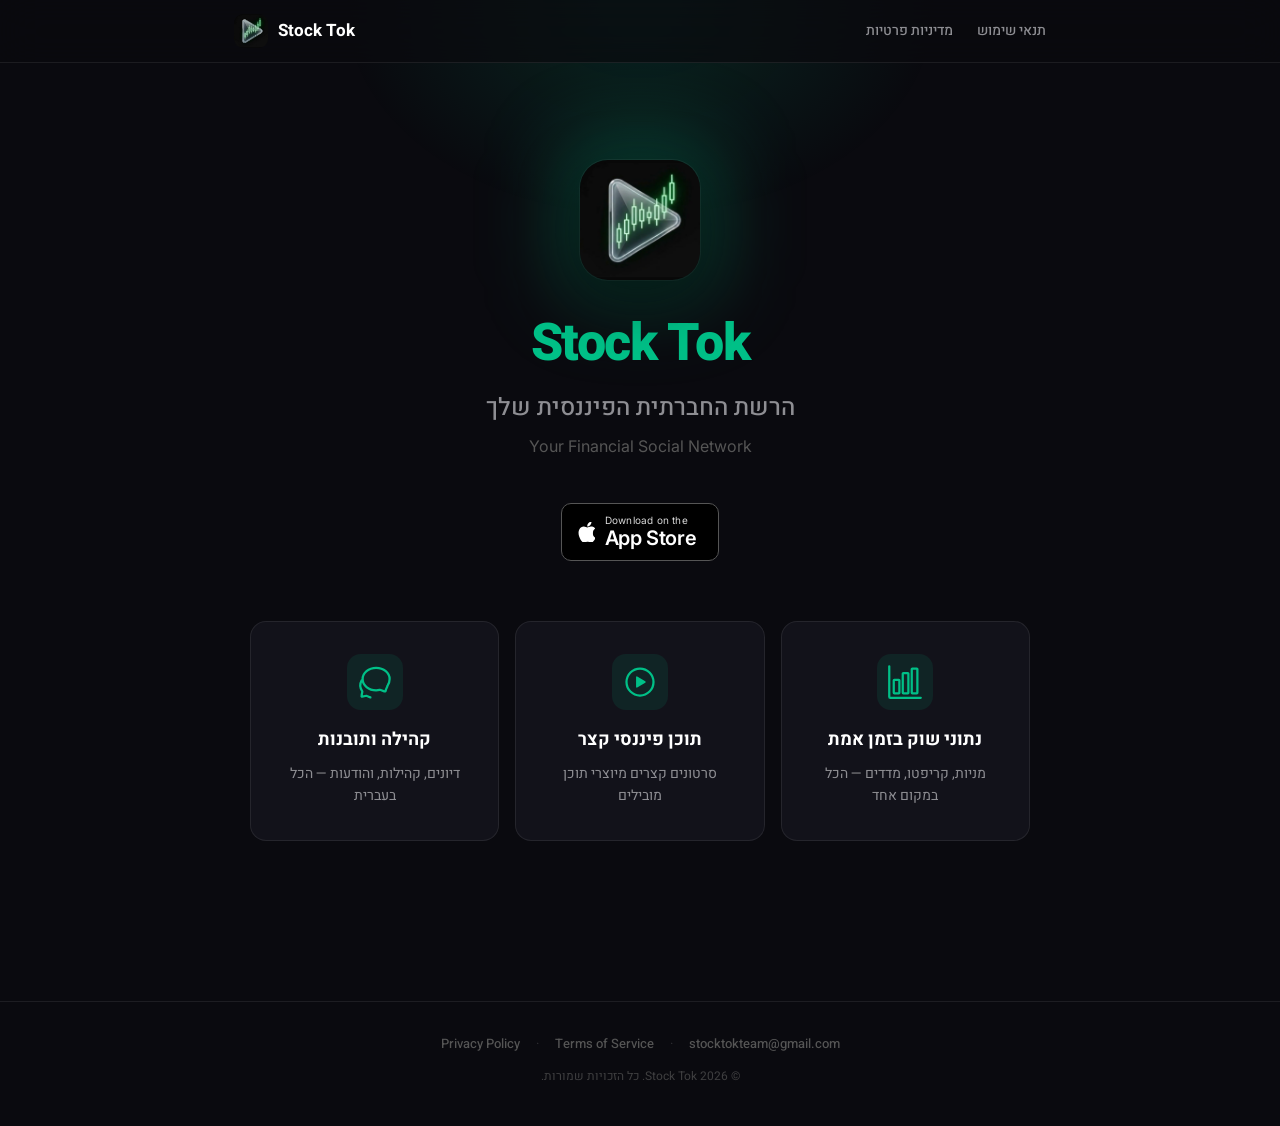
==== index.html @ 6a94ada0 "Initial commit: Stock Tok landing page + Privacy Policy + Terms of Service Co-Authored-By: Claude Op" ====
<!DOCTYPE html>
<html lang="he">
<head>
  <meta charset="UTF-8">
  <meta name="viewport" content="width=device-width, initial-scale=1.0">
  <title>Stock Tok — הרשת החברתית הפיננסית שלך</title>
  <meta name="description" content="Stock Tok - הרשת החברתית הפיננסית שלך. מניות, קריפטו, תוכן פיננסי קצר וקהילה.">
  <meta property="og:title" content="Stock Tok">
  <meta property="og:description" content="הרשת החברתית הפיננסית שלך">
  <meta property="og:image" content="icon.png">
  <meta property="og:type" content="website">
  <link rel="icon" type="image/png" href="favicon.png">
  <link rel="preconnect" href="https://fonts.googleapis.com">
  <link rel="preconnect" href="https://fonts.gstatic.com" crossorigin>
  <link href="https://fonts.googleapis.com/css2?family=Heebo:wght@400;500;600;700;800&family=Inter:wght@400;500;600;700;800&display=swap" rel="stylesheet">
  <link rel="stylesheet" href="style.css">
</head>
<body>
  <!-- Ambient glow -->
  <div class="glow-orb" aria-hidden="true"></div>

  <!-- ═══ HEADER — glassmorphism, fixed ═══ -->
  <header>
    <div class="header-inner">
      <a href="index.html" class="header-brand">
        <img src="icon.png" alt="Stock Tok" class="header-icon" width="34" height="34">
        <span>Stock Tok</span>
      </a>
      <nav class="header-nav">
        <a href="privacy.html">מדיניות פרטיות</a>
        <a href="terms.html">תנאי שימוש</a>
      </nav>
    </div>
  </header>

  <!-- ═══ HERO ═══ -->
  <main class="hero">
    <!-- App Icon — large -->
    <div class="hero-icon-wrap">
      <img src="icon.png" alt="Stock Tok" class="hero-icon" width="120" height="120">
    </div>

    <!-- Title -->
    <h1 class="hero-title">Stock Tok</h1>

    <!-- Hebrew tagline -->
    <p class="hero-tagline-he" dir="rtl">הרשת החברתית הפיננסית שלך</p>

    <!-- English tagline -->
    <p class="hero-tagline-en">Your Financial Social Network</p>

    <!-- App Store Button -->
    <a href="#" class="app-store-btn" aria-label="Download on the App Store">
      <svg class="apple-icon" viewBox="0 0 17 20" fill="currentColor" width="17" height="20">
        <path d="M14.94 10.564c-.025-2.666 2.174-3.95 2.274-4.012-1.24-1.816-3.17-2.064-3.856-2.088-1.637-.17-3.21.976-4.04.976-.846 0-2.128-.957-3.506-.93-1.794.028-3.466 1.06-4.39 2.676-1.89 3.272-.482 8.099 1.34 10.752.905 1.305 1.966 2.762 3.364 2.71 1.358-.055 1.867-.874 3.508-.874 1.625 0 2.1.874 3.517.843 1.46-.024 2.378-1.315 3.264-2.627.644-.941.913-1.855 1.046-2.287-.023-.012-2.545-.976-2.57-3.874l.049.037zM12.37 2.97c.727-.9 1.222-2.13 1.085-3.37-1.05.044-2.34.717-3.09 1.6-.668.783-1.262 2.054-1.107 3.258 1.177.088 2.384-.594 3.112-1.488z"/>
      </svg>
      <span class="app-store-text">
        <span class="app-store-small">Download on the</span>
        <span class="app-store-big">App Store</span>
      </span>
    </a>

    <!-- ═══ FEATURES — 3 cards ═══ -->
    <section class="features" dir="rtl">
      <div class="feature-card">
        <span class="feature-icon" aria-hidden="true">
          <!-- Ionicons: bar-chart-outline -->
          <svg xmlns="http://www.w3.org/2000/svg" width="36" height="36" viewBox="0 0 512 512" fill="none" stroke="currentColor" stroke-width="32" stroke-linecap="round" stroke-linejoin="round">
            <path d="M32 32v432a16 16 0 0016 16h432"/>
            <rect x="96" y="224" width="80" height="192" rx="8"/>
            <rect x="224" y="128" width="80" height="288" rx="8"/>
            <rect x="352" y="64" width="80" height="352" rx="8"/>
          </svg>
        </span>
        <h3 class="feature-title">נתוני שוק בזמן אמת</h3>
        <p class="feature-desc">מניות, קריפטו, מדדים — הכל במקום אחד</p>
      </div>
      <div class="feature-card">
        <span class="feature-icon" aria-hidden="true">
          <!-- Ionicons: play-circle -->
          <svg xmlns="http://www.w3.org/2000/svg" width="36" height="36" viewBox="0 0 512 512" fill="none" stroke="currentColor" stroke-width="32" stroke-miterlimit="10">
            <path d="M448 256c0-106-86-192-192-192S64 150 64 256s86 192 192 192 192-86 192-192z"/>
            <path d="M216.32 334.44l114.45-69.14a10.89 10.89 0 000-18.6l-114.45-69.14a10.78 10.78 0 00-16.32 9.31v138.26a10.78 10.78 0 0016.32 9.31z" fill="currentColor" stroke="none"/>
          </svg>
        </span>
        <h3 class="feature-title">תוכן פיננסי קצר</h3>
        <p class="feature-desc">סרטונים קצרים מיוצרי תוכן מובילים</p>
      </div>
      <div class="feature-card">
        <span class="feature-icon" aria-hidden="true">
          <!-- Ionicons: chatbubbles-outline -->
          <svg xmlns="http://www.w3.org/2000/svg" width="36" height="36" viewBox="0 0 512 512" fill="none" stroke="currentColor" stroke-width="32" stroke-linecap="round" stroke-linejoin="round">
            <path d="M431 320.6c-1-3.6 1.2-8.6 3.3-12.2a33.68 33.68 0 012.1-3.1A162 162 0 00464 215c.3-87.3-82-160-192-160-107.4 0-192 70.2-192 160s84.6 160 192 160a203.69 203.69 0 0050.1-6.2 23.73 23.73 0 0114.3.6l52.5 19.8a16.37 16.37 0 0020.7-20.7z"/>
            <path d="M66.46 232a146.23 146.23 0 006.39 152.67c2.31 3.49 3.61 6.19 3.21 8s-11.93 61.87-11.93 61.87a8 8 0 009.57 9.57l60.54-12.26a8.33 8.33 0 016.82 1.62 191.09 191.09 0 0049.59 21.7"/>
          </svg>
        </span>
        <h3 class="feature-title">קהילה ותובנות</h3>
        <p class="feature-desc">דיונים, קהילות, והודעות — הכל בעברית</p>
      </div>
    </section>
  </main>

  <!-- ═══ FOOTER ═══ -->
  <footer>
    <div class="footer-links">
      <a href="privacy.html">Privacy Policy</a>
      <span class="footer-dot">&middot;</span>
      <a href="terms.html">Terms of Service</a>
      <span class="footer-dot">&middot;</span>
      <a href="mailto:stocktokteam@gmail.com">stocktokteam@gmail.com</a>
    </div>
    <p class="footer-copy" dir="rtl">© 2026 Stock Tok. כל הזכויות שמורות.</p>
  </footer>
</body>
</html>
---- style.css ----
/* ═══════════════════════════════════════════════════
   Stock Tok — stocktokapp.com
   Premium fintech landing page
   ═══════════════════════════════════════════════════ */

/* ── Reset ── */
*, *::before, *::after { margin: 0; padding: 0; box-sizing: border-box; }

/* ── Design Tokens ── */
:root {
  --bg-primary: #0a0a0f;
  --bg-secondary: #12121a;
  --bg-card: #1a1a28;
  --brand: #00C087;
  --brand-glow: rgba(0, 192, 135, 0.15);
  --brand-glow-strong: rgba(0, 192, 135, 0.30);
  --text-primary: #FFFFFF;
  --text-secondary: #8E8E93;
  --text-muted: #555555;
  --border: rgba(255, 255, 255, 0.08);
  --glass: rgba(255, 255, 255, 0.05);
  --glass-border: rgba(255, 255, 255, 0.10);
}

html { scroll-behavior: smooth; }

body {
  font-family: 'Heebo', 'Inter', -apple-system, BlinkMacSystemFont, 'Segoe UI', sans-serif;
  background: var(--bg-primary);
  color: var(--text-primary);
  line-height: 1.6;
  min-height: 100vh;
  overflow-x: hidden;
}

a {
  color: var(--brand);
  text-decoration: none;
  transition: color 0.2s, opacity 0.2s;
}
a:hover { color: #2ed8a4; }

/* ── Ambient Glow ── */
.glow-orb {
  position: fixed;
  top: -200px;
  left: 50%;
  transform: translateX(-50%);
  width: 600px;
  height: 420px;
  background: radial-gradient(ellipse, var(--brand-glow) 0%, transparent 70%);
  pointer-events: none;
  z-index: 0;
}

/* ═══════════════════════════════════════════════════
   HEADER — Glassmorphism, fixed top
   ═══════════════════════════════════════════════════ */
header {
  position: fixed;
  top: 0;
  left: 0;
  right: 0;
  z-index: 100;
  background: rgba(10, 10, 15, 0.72);
  -webkit-backdrop-filter: blur(20px);
  backdrop-filter: blur(20px);
  border-bottom: 1px solid var(--border);
}

.header-inner {
  display: flex;
  align-items: center;
  justify-content: space-between;
  max-width: 860px;
  margin: 0 auto;
  padding: 14px 24px;
}

.header-brand {
  display: flex;
  align-items: center;
  gap: 10px;
  color: var(--text-primary);
  font-weight: 700;
  font-size: 17px;
  text-decoration: none;
}
.header-brand:hover { color: var(--text-primary); opacity: 0.85; }

.header-icon {
  width: 34px;
  height: 34px;
  border-radius: 9px;
  display: block;
}

.header-nav {
  display: flex;
  gap: 24px;
}
.header-nav a {
  color: var(--text-secondary);
  font-size: 14px;
  font-weight: 500;
  text-decoration: none;
}
.header-nav a:hover { color: var(--text-primary); }

/* ═══════════════════════════════════════════════════
   HERO
   ═══════════════════════════════════════════════════ */
.hero {
  position: relative;
  z-index: 1;
  display: flex;
  flex-direction: column;
  align-items: center;
  text-align: center;
  padding: 160px 24px 80px;
  min-height: 100vh;
  justify-content: center;
}

/* App icon — large, with glow */
.hero-icon-wrap {
  position: relative;
  margin-bottom: 36px;
}
.hero-icon-wrap::after {
  content: '';
  position: absolute;
  inset: -20px;
  border-radius: 40px;
  background: var(--brand-glow-strong);
  filter: blur(40px);
  z-index: -1;
}

.hero-icon {
  display: block;
  width: 120px;
  height: 120px;
  border-radius: 28px;
  box-shadow:
    0 16px 56px rgba(0, 0, 0, 0.5),
    0 0 0 1px rgba(255, 255, 255, 0.06);
}

/* Title — green */
.hero-title {
  font-size: 52px;
  font-weight: 800;
  color: var(--brand);
  letter-spacing: -1.5px;
  margin-bottom: 16px;
  line-height: 1.1;
}

/* Hebrew tagline */
.hero-tagline-he {
  font-size: 24px;
  font-weight: 500;
  color: var(--text-secondary);
  margin-bottom: 6px;
}

/* English tagline */
.hero-tagline-en {
  font-family: 'Inter', -apple-system, sans-serif;
  font-size: 16px;
  font-weight: 400;
  color: var(--text-muted);
  margin-bottom: 44px;
}

/* ── App Store Button ── */
.app-store-btn {
  display: inline-flex;
  align-items: center;
  gap: 10px;
  padding: 10px 22px 10px 16px;
  background: #000;
  border: 1px solid #555;
  border-radius: 10px;
  color: #fff;
  text-decoration: none;
  margin-bottom: 60px;
  transition: transform 0.2s, box-shadow 0.2s, border-color 0.2s;
}
.app-store-btn:hover {
  transform: translateY(-2px);
  box-shadow: 0 8px 28px rgba(0, 192, 135, 0.12);
  border-color: #888;
  color: #fff;
}

.apple-icon {
  flex-shrink: 0;
}

.app-store-text {
  display: flex;
  flex-direction: column;
  text-align: left;
  line-height: 1.2;
}
.app-store-small {
  font-family: 'Inter', -apple-system, sans-serif;
  font-size: 10px;
  font-weight: 400;
  letter-spacing: 0.02em;
  opacity: 0.85;
}
.app-store-big {
  font-family: 'Inter', -apple-system, sans-serif;
  font-size: 20px;
  font-weight: 600;
  letter-spacing: -0.02em;
}

/* ═══════════════════════════════════════════════════
   FEATURES — 3 Cards
   ═══════════════════════════════════════════════════ */
.features {
  display: flex;
  gap: 16px;
  max-width: 780px;
  width: 100%;
}

.feature-card {
  flex: 1;
  background: var(--bg-secondary);
  border: 1px solid var(--border);
  border-radius: 16px;
  padding: 32px 24px;
  text-align: center;
  transition: border-color 0.25s, background 0.25s, transform 0.25s;
}
.feature-card:hover {
  border-color: rgba(0, 192, 135, 0.3);
  background: var(--bg-card);
  transform: translateY(-4px);
}

.feature-icon {
  display: flex;
  align-items: center;
  justify-content: center;
  width: 56px;
  height: 56px;
  margin: 0 auto 16px;
  border-radius: 14px;
  background: rgba(0, 192, 135, 0.10);
  color: var(--brand);
}
.feature-icon svg {
  display: block;
}

.feature-title {
  font-size: 18px;
  font-weight: 700;
  color: var(--text-primary);
  margin-bottom: 8px;
}

.feature-desc {
  font-size: 14px;
  font-weight: 400;
  color: var(--text-secondary);
  line-height: 1.6;
}

/* ═══════════════════════════════════════════════════
   FOOTER
   ═══════════════════════════════════════════════════ */
footer {
  position: relative;
  z-index: 1;
  text-align: center;
  padding: 32px 24px 40px;
  margin-top: 80px;
  border-top: 1px solid var(--border);
}

.footer-links {
  display: flex;
  align-items: center;
  justify-content: center;
  gap: 16px;
  margin-bottom: 12px;
  flex-wrap: wrap;
}
.footer-links a {
  color: var(--text-muted);
  font-size: 13px;
  font-weight: 500;
  text-decoration: none;
}
.footer-links a:hover { color: var(--brand); }

.footer-dot {
  color: rgba(255, 255, 255, 0.15);
  font-size: 13px;
  user-select: none;
}

.footer-copy {
  color: var(--text-muted);
  font-size: 12px;
  opacity: 0.7;
}

/* ═══════════════════════════════════════════════════
   LEGAL PAGES — Privacy & Terms
   ═══════════════════════════════════════════════════ */
.legal-wrap {
  max-width: 760px;
  margin: 0 auto;
  padding: 100px 24px 80px;
}

.legal-title-block {
  padding-bottom: 20px;
  border-bottom: 1px solid var(--border);
  margin-bottom: 36px;
}

.legal-title-block h1 {
  font-size: 34px;
  font-weight: 800;
  letter-spacing: -0.5px;
  margin-bottom: 6px;
}

.legal-title-block .updated {
  font-size: 13px;
  color: var(--text-muted);
}

.legal-wrap h2 {
  font-size: 24px;
  font-weight: 700;
  color: var(--brand);
  margin-top: 48px;
  margin-bottom: 14px;
  padding-bottom: 8px;
  border-bottom: 1px solid var(--border);
}

.legal-wrap h3 {
  font-size: 18px;
  font-weight: 600;
  color: var(--text-primary);
  margin-top: 24px;
  margin-bottom: 10px;
}

.legal-wrap p,
.legal-wrap ul {
  font-size: 15px;
  line-height: 1.7;
  color: var(--text-secondary);
  margin-bottom: 16px;
}

.legal-wrap ul { padding-left: 22px; }
.legal-wrap li { margin-bottom: 6px; }
.legal-wrap strong { color: var(--text-primary); font-weight: 600; }

.legal-wrap .email-link {
  color: var(--brand);
  font-weight: 600;
}

/* RTL/LTR sections */
.rtl-section {
  direction: rtl;
  text-align: right;
}
.rtl-section ul {
  padding-left: 0;
  padding-right: 22px;
}

.ltr-section {
  direction: ltr;
  text-align: left;
}

/* Language divider */
.lang-divider {
  display: flex;
  align-items: center;
  gap: 16px;
  margin: 56px 0 40px;
  color: var(--text-muted);
  font-size: 14px;
  font-weight: 600;
  letter-spacing: 1px;
  text-transform: uppercase;
}
.lang-divider::before,
.lang-divider::after {
  content: '';
  flex: 1;
  height: 1px;
  background: var(--border);
}

/* Financial disclaimer box */
.disclaimer-box {
  background: rgba(0, 192, 135, 0.06);
  border: 1px solid rgba(0, 192, 135, 0.2);
  border-radius: 12px;
  padding: 24px;
  margin: 20px 0;
}
.disclaimer-box p {
  color: var(--text-secondary);
  margin-bottom: 10px;
}
.disclaimer-box p:last-child { margin-bottom: 0; }

/* ═══════════════════════════════════════════════════
   RESPONSIVE
   ═══════════════════════════════════════════════════ */
@media (max-width: 768px) {
  .hero {
    padding: 120px 20px 60px;
  }

  .hero-title { font-size: 38px; }
  .hero-tagline-he { font-size: 20px; }
  .hero-tagline-en { font-size: 14px; }
  .hero-icon { width: 96px; height: 96px; border-radius: 22px; }

  .features {
    flex-direction: column;
    gap: 12px;
    padding: 0 4px;
  }
  .feature-card { padding: 24px 20px; }

  .footer-links { flex-direction: column; gap: 10px; }
  .footer-dot { display: none; }

  .header-inner { padding: 12px 16px; }
  .header-nav { gap: 16px; }
  .header-nav a { font-size: 13px; }

  .legal-wrap { padding: 88px 16px 60px; }
  .legal-title-block h1 { font-size: 28px; }
  .legal-wrap h2 { font-size: 20px; }

  .glow-orb { width: 340px; height: 260px; top: -130px; }
}

@media (max-width: 380px) {
  .hero-title { font-size: 32px; }
  .hero-tagline-he { font-size: 18px; }
  .hero-icon { width: 80px; height: 80px; border-radius: 18px; }
  .feature-card { padding: 20px 16px; }
  .feature-title { font-size: 16px; }
  .app-store-big { font-size: 17px; }
}
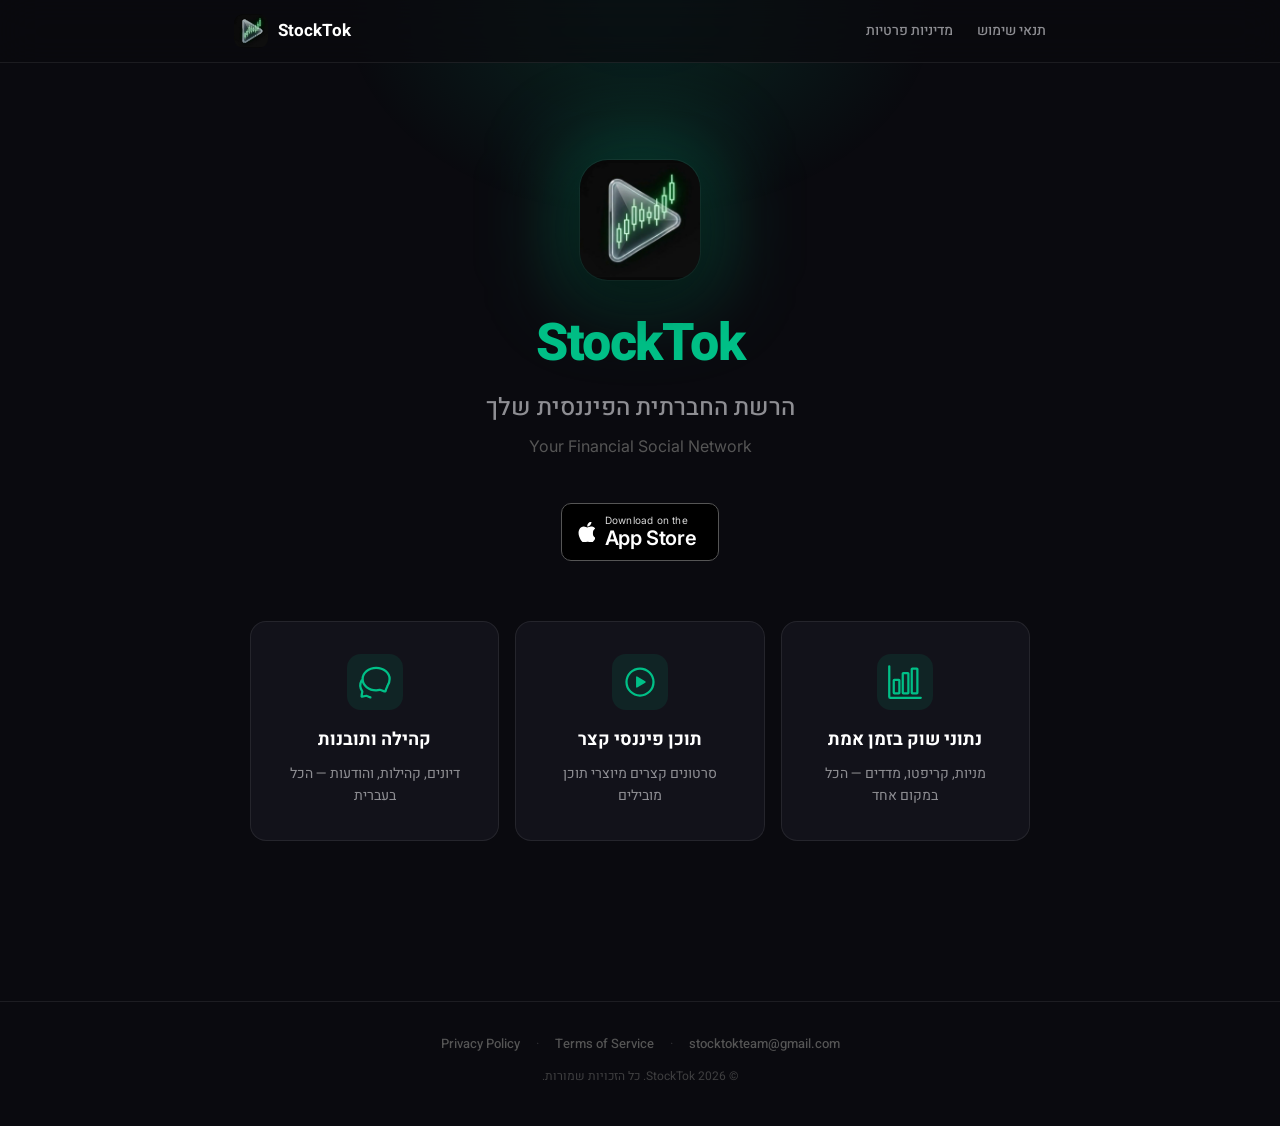
==== commit a3e3ee27: "update privacy and terms pages" ====
--- a/index.html
+++ b/index.html
@@ -3,9 +3,9 @@
 <head>
   <meta charset="UTF-8">
   <meta name="viewport" content="width=device-width, initial-scale=1.0">
-  <title>Stock Tok — הרשת החברתית הפיננסית שלך</title>
-  <meta name="description" content="Stock Tok - הרשת החברתית הפיננסית שלך. מניות, קריפטו, תוכן פיננסי קצר וקהילה.">
-  <meta property="og:title" content="Stock Tok">
+  <title>StockTok — הרשת החברתית הפיננסית שלך</title>
+  <meta name="description" content="StockTok - הרשת החברתית הפיננסית שלך. מניות, קריפטו, תוכן פיננסי קצר וקהילה.">
+  <meta property="og:title" content="StockTok">
   <meta property="og:description" content="הרשת החברתית הפיננסית שלך">
   <meta property="og:image" content="icon.png">
   <meta property="og:type" content="website">
@@ -23,8 +23,8 @@
   <header>
     <div class="header-inner">
       <a href="index.html" class="header-brand">
-        <img src="icon.png" alt="Stock Tok" class="header-icon" width="34" height="34">
-        <span>Stock Tok</span>
+        <img src="icon.png" alt="StockTok" class="header-icon" width="34" height="34">
+        <span>StockTok</span>
       </a>
       <nav class="header-nav">
         <a href="privacy.html">מדיניות פרטיות</a>
@@ -37,11 +37,11 @@
   <main class="hero">
     <!-- App Icon — large -->
     <div class="hero-icon-wrap">
-      <img src="icon.png" alt="Stock Tok" class="hero-icon" width="120" height="120">
+      <img src="icon.png" alt="StockTok" class="hero-icon" width="120" height="120">
     </div>
 
     <!-- Title -->
-    <h1 class="hero-title">Stock Tok</h1>
+    <h1 class="hero-title">StockTok</h1>
 
     <!-- Hebrew tagline -->
     <p class="hero-tagline-he" dir="rtl">הרשת החברתית הפיננסית שלך</p>
@@ -109,7 +109,7 @@
       <span class="footer-dot">&middot;</span>
       <a href="mailto:stocktokteam@gmail.com">stocktokteam@gmail.com</a>
     </div>
-    <p class="footer-copy" dir="rtl">© 2026 Stock Tok. כל הזכויות שמורות.</p>
+    <p class="footer-copy" dir="rtl">© 2026 StockTok. כל הזכויות שמורות.</p>
   </footer>
 </body>
 </html>
--- a/style.css
+++ b/style.css
@@ -1,5 +1,5 @@
 /* ═══════════════════════════════════════════════════
-   Stock Tok — stocktokapp.com
+   StockTok — stocktokapp.com
    Premium fintech landing page
    ═══════════════════════════════════════════════════ */
 
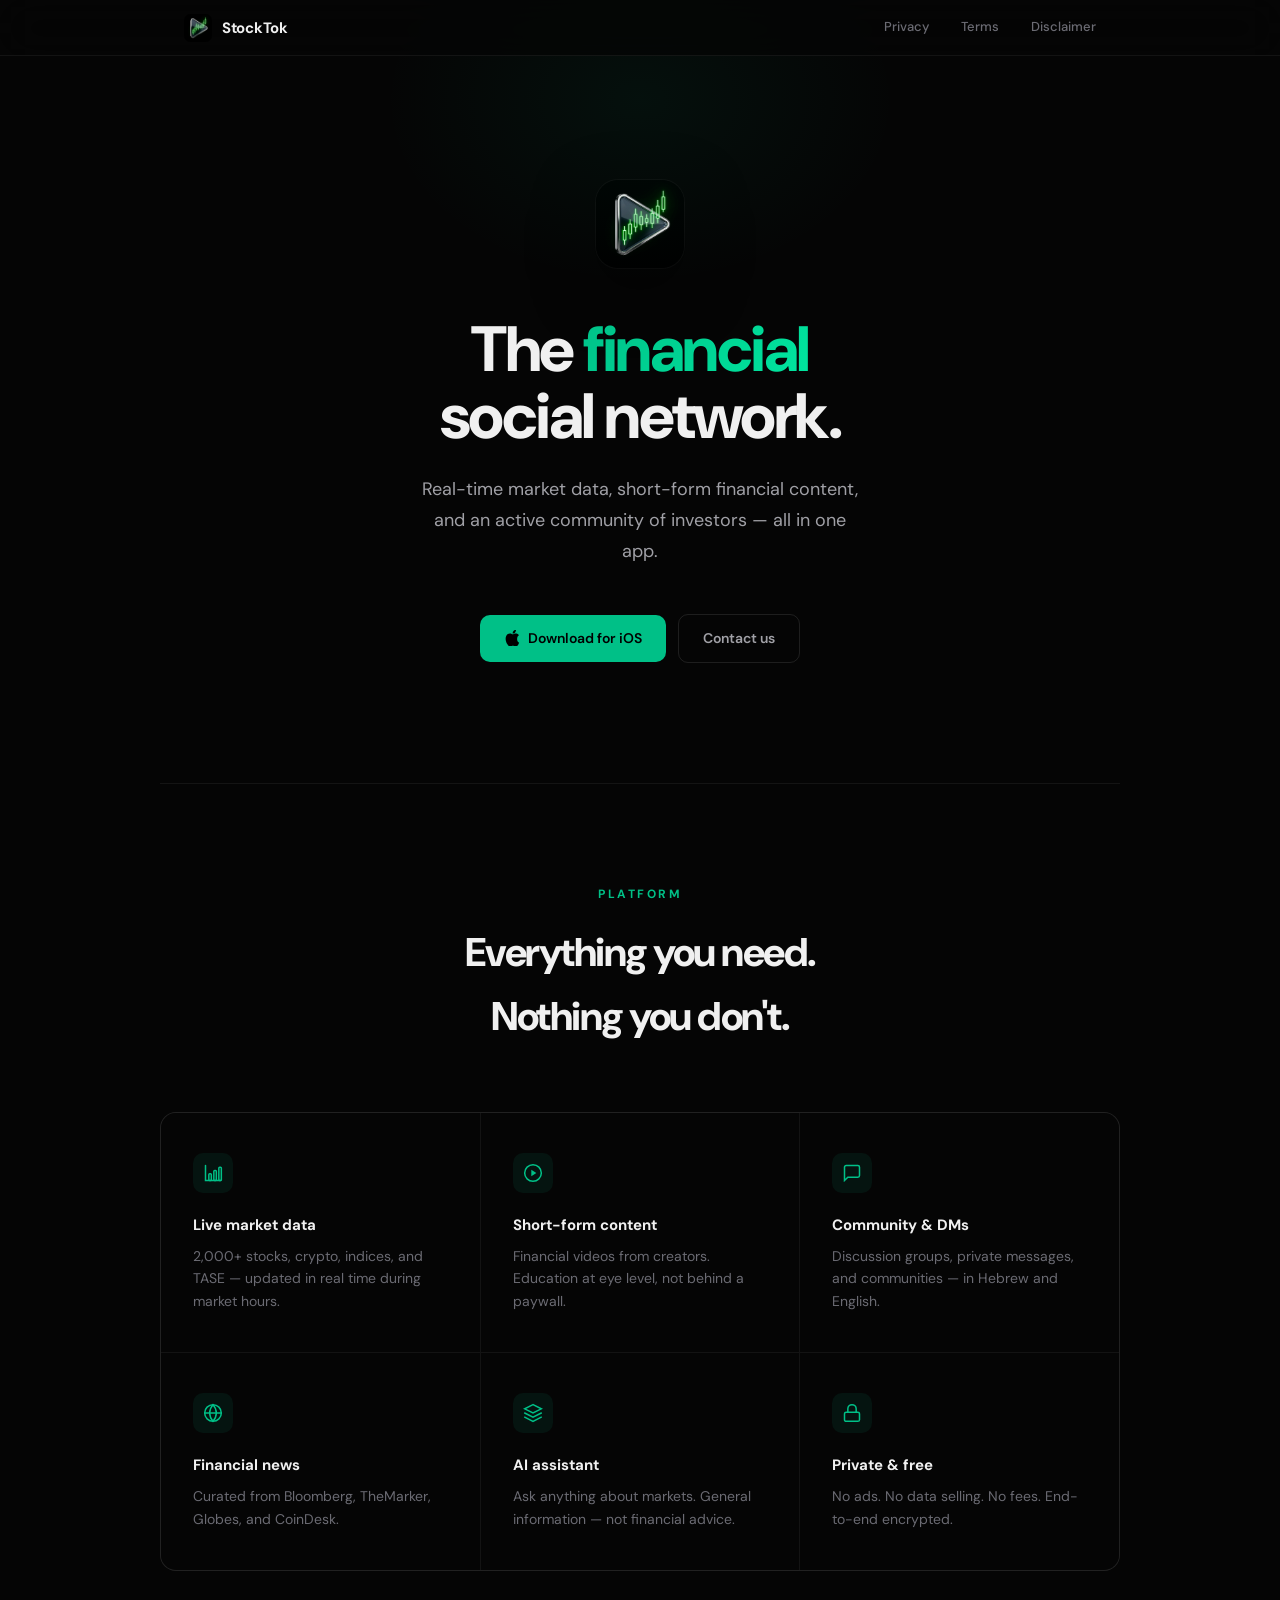
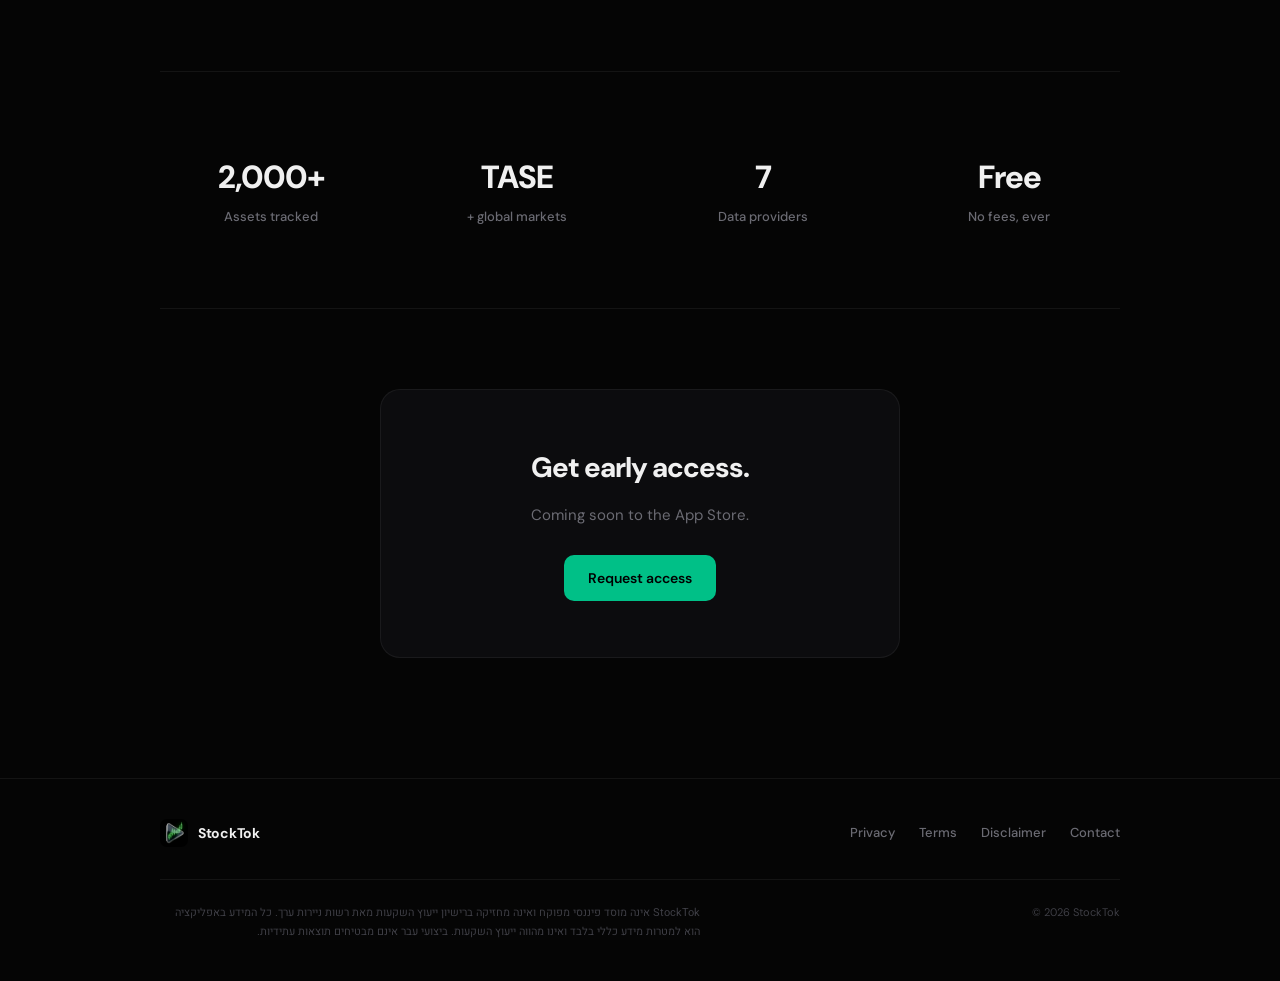
==== commit 5eff204a: "feat: complete website redesign + professional legal pages + sync script - Redesigned landing page: " ====
--- a/index.html
+++ b/index.html
@@ -1,115 +1,178 @@
 <!DOCTYPE html>
-<html lang="he">
+<html lang="en">
 <head>
   <meta charset="UTF-8">
   <meta name="viewport" content="width=device-width, initial-scale=1.0">
-  <title>StockTok — הרשת החברתית הפיננסית שלך</title>
-  <meta name="description" content="StockTok - הרשת החברתית הפיננסית שלך. מניות, קריפטו, תוכן פיננסי קצר וקהילה.">
-  <meta property="og:title" content="StockTok">
-  <meta property="og:description" content="הרשת החברתית הפיננסית שלך">
+  <title>StockTok — Your Financial Social Network</title>
+  <meta name="description" content="Real-time market data, short-form financial content, and community. Stocks, crypto, and indices — all in one place.">
+  <meta property="og:title" content="StockTok — Your Financial Social Network">
+  <meta property="og:description" content="Real-time market data, short-form financial content, and community.">
   <meta property="og:image" content="icon.png">
   <meta property="og:type" content="website">
+  <meta property="og:url" content="https://stocktokapp.com">
+  <meta name="theme-color" content="#050505">
   <link rel="icon" type="image/png" href="favicon.png">
+  <link rel="apple-touch-icon" href="icon.png">
+  <link rel="canonical" href="https://stocktokapp.com">
   <link rel="preconnect" href="https://fonts.googleapis.com">
   <link rel="preconnect" href="https://fonts.gstatic.com" crossorigin>
-  <link href="https://fonts.googleapis.com/css2?family=Heebo:wght@400;500;600;700;800&family=Inter:wght@400;500;600;700;800&display=swap" rel="stylesheet">
+  <link href="https://fonts.googleapis.com/css2?family=DM+Sans:ital,opsz,wght@0,9..40,400;0,9..40,500;0,9..40,600;0,9..40,700;0,9..40,800&family=Heebo:wght@400;500;600;700;800&display=swap" rel="stylesheet">
   <link rel="stylesheet" href="style.css">
 </head>
 <body>
-  <!-- Ambient glow -->
-  <div class="glow-orb" aria-hidden="true"></div>
 
-  <!-- ═══ HEADER — glassmorphism, fixed ═══ -->
-  <header>
-    <div class="header-inner">
-      <a href="index.html" class="header-brand">
-        <img src="icon.png" alt="StockTok" class="header-icon" width="34" height="34">
+  <!-- Nav -->
+  <nav class="site-nav">
+    <div class="nav-inner">
+      <a href="/" class="nav-brand">
+        <img src="icon.png" alt="" width="28" height="28">
         <span>StockTok</span>
       </a>
-      <nav class="header-nav">
-        <a href="privacy.html">מדיניות פרטיות</a>
-        <a href="terms.html">תנאי שימוש</a>
-      </nav>
+      <div class="nav-links">
+        <a href="privacy.html">Privacy</a>
+        <a href="terms.html">Terms</a>
+        <a href="disclaimer.html">Disclaimer</a>
+      </div>
+      <button class="nav-toggle" aria-label="Menu" onclick="document.body.classList.toggle('nav-open')">
+        <svg width="20" height="20" viewBox="0 0 24 24" fill="none" stroke="currentColor" stroke-width="2"><line x1="4" y1="7" x2="20" y2="7"/><line x1="4" y1="12" x2="20" y2="12"/><line x1="4" y1="17" x2="20" y2="17"/></svg>
+      </button>
     </div>
-  </header>
+  </nav>
 
-  <!-- ═══ HERO ═══ -->
-  <main class="hero">
-    <!-- App Icon — large -->
-    <div class="hero-icon-wrap">
-      <img src="icon.png" alt="StockTok" class="hero-icon" width="120" height="120">
+  <!-- Hero -->
+  <section class="hero">
+    <div class="hero-glow" aria-hidden="true"></div>
+    <img src="icon.png" alt="StockTok" class="hero-icon fade-in" width="88" height="88">
+    <h1 class="fade-in fade-in-d1">The <span class="accent">financial</span><br>social network.</h1>
+    <p class="subtitle fade-in fade-in-d2">Real-time market data, short-form financial content, and an active community of investors — all in one app.</p>
+    <div class="cta-row fade-in fade-in-d3">
+      <a href="#" class="btn btn--brand">
+        <svg viewBox="0 0 17 20" fill="currentColor" width="16" height="20"><path d="M14.94 10.564c-.025-2.666 2.174-3.95 2.274-4.012-1.24-1.816-3.17-2.064-3.856-2.088-1.637-.17-3.21.976-4.04.976-.846 0-2.128-.957-3.506-.93-1.794.028-3.466 1.06-4.39 2.676-1.89 3.272-.482 8.099 1.34 10.752.905 1.305 1.966 2.762 3.364 2.71 1.358-.055 1.867-.874 3.508-.874 1.625 0 2.1.874 3.517.843 1.46-.024 2.378-1.315 3.264-2.627.644-.941.913-1.855 1.046-2.287-.023-.012-2.545-.976-2.57-3.874l.049.037zM12.37 2.97c.727-.9 1.222-2.13 1.085-3.37-1.05.044-2.34.717-3.09 1.6-.668.783-1.262 2.054-1.107 3.258 1.177.088 2.384-.594 3.112-1.488z"/></svg>
+        Download for iOS
+      </a>
+      <a href="mailto:stocktokteam@gmail.com" class="btn btn--ghost">Contact us</a>
+    </div>
+  </section>
+
+  <div class="divider"></div>
+
+  <!-- Features -->
+  <section class="features">
+    <div class="features-header">
+      <p class="label">Platform</p>
+      <h2>Everything you need.<br>Nothing you don't.</h2>
     </div>
 
-    <!-- Title -->
-    <h1 class="hero-title">StockTok</h1>
+    <div class="features-list">
+      <div class="feature">
+        <div class="feature-icon">
+          <svg viewBox="0 0 24 24" fill="none" stroke="currentColor" stroke-width="1.8" stroke-linecap="round"><path d="M3 3v18h18"/><rect x="7" y="13" width="3" height="8" rx="1"/><rect x="13" y="9" width="3" height="12" rx="1"/><rect x="19" y="5" width="3" height="16" rx="1"/></svg>
+        </div>
+        <h3>Live market data</h3>
+        <p>2,000+ stocks, crypto, indices, and TASE — updated in real time during market hours.</p>
+      </div>
+      <div class="feature">
+        <div class="feature-icon">
+          <svg viewBox="0 0 24 24" fill="none" stroke="currentColor" stroke-width="1.8" stroke-linecap="round"><circle cx="12" cy="12" r="10"/><polygon points="10,8 16,12 10,16" fill="currentColor" stroke="none"/></svg>
+        </div>
+        <h3>Short-form content</h3>
+        <p>Financial videos from creators. Education at eye level, not behind a paywall.</p>
+      </div>
+      <div class="feature">
+        <div class="feature-icon">
+          <svg viewBox="0 0 24 24" fill="none" stroke="currentColor" stroke-width="1.8" stroke-linecap="round"><path d="M21 15a2 2 0 01-2 2H7l-4 4V5a2 2 0 012-2h14a2 2 0 012 2z"/></svg>
+        </div>
+        <h3>Community &amp; DMs</h3>
+        <p>Discussion groups, private messages, and communities — in Hebrew and English.</p>
+      </div>
+      <div class="feature">
+        <div class="feature-icon">
+          <svg viewBox="0 0 24 24" fill="none" stroke="currentColor" stroke-width="1.8" stroke-linecap="round"><circle cx="12" cy="12" r="10"/><line x1="2" y1="12" x2="22" y2="12"/><path d="M12 2a15.3 15.3 0 014 10 15.3 15.3 0 01-4 10 15.3 15.3 0 01-4-10 15.3 15.3 0 014-10z"/></svg>
+        </div>
+        <h3>Financial news</h3>
+        <p>Curated from Bloomberg, TheMarker, Globes, and CoinDesk.</p>
+      </div>
+      <div class="feature">
+        <div class="feature-icon">
+          <svg viewBox="0 0 24 24" fill="none" stroke="currentColor" stroke-width="1.8" stroke-linecap="round"><path d="M12 2L2 7l10 5 10-5-10-5z"/><path d="M2 17l10 5 10-5"/><path d="M2 12l10 5 10-5"/></svg>
+        </div>
+        <h3>AI assistant</h3>
+        <p>Ask anything about markets. General information — not financial advice.</p>
+      </div>
+      <div class="feature">
+        <div class="feature-icon">
+          <svg viewBox="0 0 24 24" fill="none" stroke="currentColor" stroke-width="1.8" stroke-linecap="round"><rect x="3" y="11" width="18" height="11" rx="2"/><path d="M7 11V7a5 5 0 0110 0v4"/></svg>
+        </div>
+        <h3>Private &amp; free</h3>
+        <p>No ads. No data selling. No fees. End-to-end encrypted.</p>
+      </div>
+    </div>
+  </section>
 
-    <!-- Hebrew tagline -->
-    <p class="hero-tagline-he" dir="rtl">הרשת החברתית הפיננסית שלך</p>
+  <div class="divider"></div>
 
-    <!-- English tagline -->
-    <p class="hero-tagline-en">Your Financial Social Network</p>
+  <!-- Numbers -->
+  <section class="numbers">
+    <div class="numbers-row">
+      <div class="number-item">
+        <h3>2,000+</h3>
+        <p>Assets tracked</p>
+      </div>
+      <div class="number-item">
+        <h3>TASE</h3>
+        <p>+ global markets</p>
+      </div>
+      <div class="number-item">
+        <h3>7</h3>
+        <p>Data providers</p>
+      </div>
+      <div class="number-item">
+        <h3>Free</h3>
+        <p>No fees, ever</p>
+      </div>
+    </div>
+  </section>
 
-    <!-- App Store Button -->
-    <a href="#" class="app-store-btn" aria-label="Download on the App Store">
-      <svg class="apple-icon" viewBox="0 0 17 20" fill="currentColor" width="17" height="20">
-        <path d="M14.94 10.564c-.025-2.666 2.174-3.95 2.274-4.012-1.24-1.816-3.17-2.064-3.856-2.088-1.637-.17-3.21.976-4.04.976-.846 0-2.128-.957-3.506-.93-1.794.028-3.466 1.06-4.39 2.676-1.89 3.272-.482 8.099 1.34 10.752.905 1.305 1.966 2.762 3.364 2.71 1.358-.055 1.867-.874 3.508-.874 1.625 0 2.1.874 3.517.843 1.46-.024 2.378-1.315 3.264-2.627.644-.941.913-1.855 1.046-2.287-.023-.012-2.545-.976-2.57-3.874l.049.037zM12.37 2.97c.727-.9 1.222-2.13 1.085-3.37-1.05.044-2.34.717-3.09 1.6-.668.783-1.262 2.054-1.107 3.258 1.177.088 2.384-.594 3.112-1.488z"/>
-      </svg>
-      <span class="app-store-text">
-        <span class="app-store-small">Download on the</span>
-        <span class="app-store-big">App Store</span>
-      </span>
-    </a>
+  <div class="divider"></div>
 
-    <!-- ═══ FEATURES — 3 cards ═══ -->
-    <section class="features" dir="rtl">
-      <div class="feature-card">
-        <span class="feature-icon" aria-hidden="true">
-          <!-- Ionicons: bar-chart-outline -->
-          <svg xmlns="http://www.w3.org/2000/svg" width="36" height="36" viewBox="0 0 512 512" fill="none" stroke="currentColor" stroke-width="32" stroke-linecap="round" stroke-linejoin="round">
-            <path d="M32 32v432a16 16 0 0016 16h432"/>
-            <rect x="96" y="224" width="80" height="192" rx="8"/>
-            <rect x="224" y="128" width="80" height="288" rx="8"/>
-            <rect x="352" y="64" width="80" height="352" rx="8"/>
-          </svg>
-        </span>
-        <h3 class="feature-title">נתוני שוק בזמן אמת</h3>
-        <p class="feature-desc">מניות, קריפטו, מדדים — הכל במקום אחד</p>
+  <!-- CTA -->
+  <section class="cta">
+    <div class="cta-box">
+      <h2>Get early access.</h2>
+      <p>Coming soon to the App Store.</p>
+      <div class="cta-row">
+        <a href="mailto:stocktokteam@gmail.com" class="btn btn--brand">Request access</a>
       </div>
-      <div class="feature-card">
-        <span class="feature-icon" aria-hidden="true">
-          <!-- Ionicons: play-circle -->
-          <svg xmlns="http://www.w3.org/2000/svg" width="36" height="36" viewBox="0 0 512 512" fill="none" stroke="currentColor" stroke-width="32" stroke-miterlimit="10">
-            <path d="M448 256c0-106-86-192-192-192S64 150 64 256s86 192 192 192 192-86 192-192z"/>
-            <path d="M216.32 334.44l114.45-69.14a10.89 10.89 0 000-18.6l-114.45-69.14a10.78 10.78 0 00-16.32 9.31v138.26a10.78 10.78 0 0016.32 9.31z" fill="currentColor" stroke="none"/>
-          </svg>
-        </span>
-        <h3 class="feature-title">תוכן פיננסי קצר</h3>
-        <p class="feature-desc">סרטונים קצרים מיוצרי תוכן מובילים</p>
+    </div>
+  </section>
+
+  <!-- Footer -->
+  <footer class="site-footer">
+    <div class="footer-inner">
+      <div class="footer-top">
+        <a href="/" class="nav-brand">
+          <img src="icon.png" alt="" width="24" height="24">
+          <span>StockTok</span>
+        </a>
+        <div class="footer-links">
+          <a href="privacy.html">Privacy</a>
+          <a href="terms.html">Terms</a>
+          <a href="disclaimer.html">Disclaimer</a>
+          <a href="mailto:stocktokteam@gmail.com">Contact</a>
+        </div>
       </div>
-      <div class="feature-card">
-        <span class="feature-icon" aria-hidden="true">
-          <!-- Ionicons: chatbubbles-outline -->
-          <svg xmlns="http://www.w3.org/2000/svg" width="36" height="36" viewBox="0 0 512 512" fill="none" stroke="currentColor" stroke-width="32" stroke-linecap="round" stroke-linejoin="round">
-            <path d="M431 320.6c-1-3.6 1.2-8.6 3.3-12.2a33.68 33.68 0 012.1-3.1A162 162 0 00464 215c.3-87.3-82-160-192-160-107.4 0-192 70.2-192 160s84.6 160 192 160a203.69 203.69 0 0050.1-6.2 23.73 23.73 0 0114.3.6l52.5 19.8a16.37 16.37 0 0020.7-20.7z"/>
-            <path d="M66.46 232a146.23 146.23 0 006.39 152.67c2.31 3.49 3.61 6.19 3.21 8s-11.93 61.87-11.93 61.87a8 8 0 009.57 9.57l60.54-12.26a8.33 8.33 0 016.82 1.62 191.09 191.09 0 0049.59 21.7"/>
-          </svg>
-        </span>
-        <h3 class="feature-title">קהילה ותובנות</h3>
-        <p class="feature-desc">דיונים, קהילות, והודעות — הכל בעברית</p>
+      <div class="footer-bottom">
+        <p class="footer-legal he" dir="rtl">StockTok אינה מוסד פיננסי מפוקח ואינה מחזיקה ברישיון ייעוץ השקעות מאת רשות ניירות ערך. כל המידע באפליקציה הוא למטרות מידע כללי בלבד ואינו מהווה ייעוץ השקעות. ביצועי עבר אינם מבטיחים תוצאות עתידיות.</p>
+        <p class="footer-copy">&copy; 2026 StockTok</p>
       </div>
-    </section>
-  </main>
+    </div>
+  </footer>
 
-  <!-- ═══ FOOTER ═══ -->
-  <footer>
-    <div class="footer-links">
-      <a href="privacy.html">Privacy Policy</a>
-      <span class="footer-dot">&middot;</span>
-      <a href="terms.html">Terms of Service</a>
-      <span class="footer-dot">&middot;</span>
-      <a href="mailto:stocktokteam@gmail.com">stocktokteam@gmail.com</a>
-    </div>
-    <p class="footer-copy" dir="rtl">© 2026 StockTok. כל הזכויות שמורות.</p>
-  </footer>
+  <script>
+    const io = new IntersectionObserver((entries) => {
+      entries.forEach(e => { if (e.isIntersecting) { e.target.classList.add('is-visible'); io.unobserve(e.target); }});
+    }, { threshold: 0.1 });
+    document.querySelectorAll('.fade-in').forEach(el => io.observe(el));
+  </script>
 </body>
 </html>
--- a/style.css
+++ b/style.css
@@ -1,468 +1,525 @@
 /* ═══════════════════════════════════════════════════
    StockTok — stocktokapp.com
-   Premium fintech landing page
+   v3 — Premium minimal. Typography-driven.
    ═══════════════════════════════════════════════════ */
 
-/* ── Reset ── */
 *, *::before, *::after { margin: 0; padding: 0; box-sizing: border-box; }
 
-/* ── Design Tokens ── */
 :root {
-  --bg-primary: #0a0a0f;
-  --bg-secondary: #12121a;
-  --bg-card: #1a1a28;
+  --bg: #050505;
+  --bg-elevated: #0c0c0e;
+  --bg-card: #111113;
   --brand: #00C087;
-  --brand-glow: rgba(0, 192, 135, 0.15);
-  --brand-glow-strong: rgba(0, 192, 135, 0.30);
-  --text-primary: #FFFFFF;
-  --text-secondary: #8E8E93;
-  --text-muted: #555555;
-  --border: rgba(255, 255, 255, 0.08);
-  --glass: rgba(255, 255, 255, 0.05);
-  --glass-border: rgba(255, 255, 255, 0.10);
+  --brand-hover: #00D89B;
+  --text-1: #f0f0f0;
+  --text-2: #a0a0a6;
+  --text-3: #6b6b73;
+  --text-4: #3e3e45;
+  --border: rgba(255,255,255,0.06);
+  --border-strong: rgba(255,255,255,0.10);
+  --positive: #00C087;
+  --negative: #ef4444;
+  --max-w: 680px;
+  --max-w-wide: 960px;
+  --ease: cubic-bezier(0.16, 1, 0.3, 1);
 }
 
 html { scroll-behavior: smooth; }
 
 body {
-  font-family: 'Heebo', 'Inter', -apple-system, BlinkMacSystemFont, 'Segoe UI', sans-serif;
-  background: var(--bg-primary);
-  color: var(--text-primary);
+  font-family: 'DM Sans', -apple-system, BlinkMacSystemFont, 'Segoe UI', Roboto, sans-serif;
+  background: var(--bg);
+  color: var(--text-1);
   line-height: 1.6;
   min-height: 100vh;
   overflow-x: hidden;
-}
-
-a {
-  color: var(--brand);
-  text-decoration: none;
-  transition: color 0.2s, opacity 0.2s;
-}
-a:hover { color: #2ed8a4; }
-
-/* ── Ambient Glow ── */
-.glow-orb {
-  position: fixed;
-  top: -200px;
-  left: 50%;
-  transform: translateX(-50%);
-  width: 600px;
-  height: 420px;
-  background: radial-gradient(ellipse, var(--brand-glow) 0%, transparent 70%);
+  -webkit-font-smoothing: antialiased;
+  -moz-osx-font-smoothing: grayscale;
+}
+
+.he { font-family: 'Heebo', 'DM Sans', sans-serif; }
+[dir="rtl"] { font-family: 'Heebo', 'DM Sans', sans-serif; }
+
+a { color: var(--text-2); text-decoration: none; transition: color 0.2s; }
+a:hover { color: var(--text-1); }
+
+::selection { background: rgba(0,192,135,0.2); }
+
+/* ═══ LAYOUT ═══ */
+.container { max-width: var(--max-w-wide); margin: 0 auto; padding: 0 24px; }
+.container--narrow { max-width: var(--max-w); }
+
+/* ═══ NAV ═══ */
+nav.site-nav {
+  position: fixed; top: 0; left: 0; right: 0; z-index: 100;
+  height: 56px;
+  background: rgba(5,5,5,0.8);
+  -webkit-backdrop-filter: saturate(180%) blur(20px);
+  backdrop-filter: saturate(180%) blur(20px);
+  border-bottom: 1px solid var(--border);
+}
+
+.nav-inner {
+  max-width: var(--max-w-wide); margin: 0 auto;
+  padding: 0 24px; height: 100%;
+  display: flex; align-items: center; justify-content: space-between;
+}
+
+.nav-brand {
+  display: flex; align-items: center; gap: 10px;
+  font-weight: 700; font-size: 15px; color: var(--text-1);
+  letter-spacing: -0.3px;
+}
+.nav-brand:hover { color: var(--text-1); }
+.nav-brand img { width: 28px; height: 28px; border-radius: 7px; }
+
+.nav-links { display: flex; gap: 32px; align-items: center; }
+.nav-links a {
+  font-size: 13px; font-weight: 500; color: var(--text-3);
+  transition: color 0.2s;
+}
+.nav-links a:hover { color: var(--text-1); }
+
+.nav-toggle {
+  display: none; background: none; border: none;
+  color: var(--text-3); cursor: pointer; padding: 4px;
+}
+
+/* ═══ HERO ═══ */
+.hero {
+  padding: 180px 24px 120px;
+  text-align: center;
+  position: relative;
+}
+
+.hero-glow {
+  position: absolute;
+  top: -100px; left: 50%; transform: translateX(-50%);
+  width: 560px; height: 400px;
+  background: radial-gradient(ellipse, rgba(0,192,135,0.06) 0%, transparent 65%);
   pointer-events: none;
-  z-index: 0;
-}
-
-/* ═══════════════════════════════════════════════════
-   HEADER — Glassmorphism, fixed top
-   ═══════════════════════════════════════════════════ */
-header {
-  position: fixed;
-  top: 0;
-  left: 0;
-  right: 0;
-  z-index: 100;
-  background: rgba(10, 10, 15, 0.72);
-  -webkit-backdrop-filter: blur(20px);
-  backdrop-filter: blur(20px);
-  border-bottom: 1px solid var(--border);
-}
-
-.header-inner {
-  display: flex;
-  align-items: center;
-  justify-content: space-between;
-  max-width: 860px;
+}
+
+.hero-icon {
+  width: 88px; height: 88px; border-radius: 22px;
+  margin: 0 auto 48px;
+  display: block;
+  box-shadow: 0 20px 60px rgba(0,0,0,0.5), 0 0 0 1px rgba(255,255,255,0.04);
+}
+
+.hero h1 {
+  font-size: clamp(40px, 7vw, 64px);
+  font-weight: 800;
+  letter-spacing: -2.5px;
+  line-height: 1.05;
+  margin-bottom: 24px;
+  color: var(--text-1);
+}
+
+.hero h1 .accent {
+  background: linear-gradient(135deg, var(--brand) 0%, #00e8a0 100%);
+  -webkit-background-clip: text; -webkit-text-fill-color: transparent;
+  background-clip: text;
+}
+
+.hero .subtitle {
+  font-size: 18px;
+  color: var(--text-2);
+  line-height: 1.7;
+  max-width: 440px;
+  margin: 0 auto 48px;
+}
+
+.hero .cta-row {
+  display: flex; gap: 12px; justify-content: center; align-items: center;
+}
+
+/* Buttons */
+.btn {
+  display: inline-flex; align-items: center; gap: 8px;
+  padding: 12px 24px;
+  font-size: 14px; font-weight: 600;
+  border-radius: 10px;
+  transition: all 0.2s;
+  cursor: pointer; border: none;
+}
+
+.btn--brand {
+  background: var(--brand); color: #000;
+}
+.btn--brand:hover {
+  background: var(--brand-hover); color: #000;
+  transform: translateY(-1px);
+  box-shadow: 0 4px 16px rgba(0,192,135,0.2);
+}
+
+.btn--ghost {
+  background: transparent; color: var(--text-2);
+  border: 1px solid var(--border-strong);
+}
+.btn--ghost:hover {
+  border-color: var(--text-3); color: var(--text-1);
+  background: rgba(255,255,255,0.02);
+}
+
+.btn svg { width: 16px; height: 16px; flex-shrink: 0; }
+
+/* ═══ DIVIDER ═══ */
+.divider {
+  height: 1px;
+  background: var(--border);
+  max-width: var(--max-w-wide);
   margin: 0 auto;
-  padding: 14px 24px;
-}
-
-.header-brand {
-  display: flex;
-  align-items: center;
-  gap: 10px;
-  color: var(--text-primary);
-  font-weight: 700;
-  font-size: 17px;
-  text-decoration: none;
-}
-.header-brand:hover { color: var(--text-primary); opacity: 0.85; }
-
-.header-icon {
-  width: 34px;
-  height: 34px;
-  border-radius: 9px;
-  display: block;
-}
-
-.header-nav {
-  display: flex;
-  gap: 24px;
-}
-.header-nav a {
-  color: var(--text-secondary);
-  font-size: 14px;
-  font-weight: 500;
-  text-decoration: none;
-}
-.header-nav a:hover { color: var(--text-primary); }
-
-/* ═══════════════════════════════════════════════════
-   HERO
-   ═══════════════════════════════════════════════════ */
-.hero {
-  position: relative;
-  z-index: 1;
-  display: flex;
-  flex-direction: column;
-  align-items: center;
+}
+
+/* ═══ FEATURES ═══ */
+.features {
+  padding: 100px 24px;
+}
+
+.features-header {
   text-align: center;
-  padding: 160px 24px 80px;
-  min-height: 100vh;
-  justify-content: center;
-}
-
-/* App icon — large, with glow */
-.hero-icon-wrap {
-  position: relative;
-  margin-bottom: 36px;
-}
-.hero-icon-wrap::after {
-  content: '';
-  position: absolute;
-  inset: -20px;
-  border-radius: 40px;
-  background: var(--brand-glow-strong);
-  filter: blur(40px);
-  z-index: -1;
-}
-
-.hero-icon {
-  display: block;
-  width: 120px;
-  height: 120px;
-  border-radius: 28px;
-  box-shadow:
-    0 16px 56px rgba(0, 0, 0, 0.5),
-    0 0 0 1px rgba(255, 255, 255, 0.06);
-}
-
-/* Title — green */
-.hero-title {
-  font-size: 52px;
-  font-weight: 800;
-  color: var(--brand);
-  letter-spacing: -1.5px;
+  margin-bottom: 64px;
+}
+
+.features-header .label {
+  font-size: 12px; font-weight: 700; color: var(--brand);
+  letter-spacing: 2.5px; text-transform: uppercase;
   margin-bottom: 16px;
-  line-height: 1.1;
-}
-
-/* Hebrew tagline */
-.hero-tagline-he {
-  font-size: 24px;
-  font-weight: 500;
-  color: var(--text-secondary);
-  margin-bottom: 6px;
-}
-
-/* English tagline */
-.hero-tagline-en {
-  font-family: 'Inter', -apple-system, sans-serif;
-  font-size: 16px;
-  font-weight: 400;
-  color: var(--text-muted);
-  margin-bottom: 44px;
-}
-
-/* ── App Store Button ── */
-.app-store-btn {
-  display: inline-flex;
-  align-items: center;
-  gap: 10px;
-  padding: 10px 22px 10px 16px;
-  background: #000;
-  border: 1px solid #555;
-  border-radius: 10px;
-  color: #fff;
-  text-decoration: none;
-  margin-bottom: 60px;
-  transition: transform 0.2s, box-shadow 0.2s, border-color 0.2s;
-}
-.app-store-btn:hover {
-  transform: translateY(-2px);
-  box-shadow: 0 8px 28px rgba(0, 192, 135, 0.12);
-  border-color: #888;
-  color: #fff;
-}
-
-.apple-icon {
-  flex-shrink: 0;
-}
-
-.app-store-text {
-  display: flex;
-  flex-direction: column;
-  text-align: left;
-  line-height: 1.2;
-}
-.app-store-small {
-  font-family: 'Inter', -apple-system, sans-serif;
-  font-size: 10px;
-  font-weight: 400;
-  letter-spacing: 0.02em;
-  opacity: 0.85;
-}
-.app-store-big {
-  font-family: 'Inter', -apple-system, sans-serif;
-  font-size: 20px;
-  font-weight: 600;
-  letter-spacing: -0.02em;
-}
-
-/* ═══════════════════════════════════════════════════
-   FEATURES — 3 Cards
-   ═══════════════════════════════════════════════════ */
-.features {
-  display: flex;
-  gap: 16px;
-  max-width: 780px;
-  width: 100%;
-}
-
-.feature-card {
-  flex: 1;
-  background: var(--bg-secondary);
+}
+
+.features-header h2 {
+  font-size: clamp(28px, 4vw, 40px);
+  font-weight: 800; letter-spacing: -1.5px;
+  color: var(--text-1); margin-bottom: 16px;
+}
+
+.features-header p {
+  font-size: 16px; color: var(--text-3); line-height: 1.7;
+  max-width: 420px; margin: 0 auto;
+}
+
+.features-list {
+  max-width: var(--max-w-wide); margin: 0 auto;
+  display: grid; grid-template-columns: repeat(3, 1fr);
+  gap: 1px;
+  background: var(--border);
   border: 1px solid var(--border);
   border-radius: 16px;
-  padding: 32px 24px;
+  overflow: hidden;
+}
+
+.feature {
+  background: var(--bg);
+  padding: 40px 32px;
+  transition: background 0.3s, box-shadow 0.3s;
+}
+.feature:hover {
+  background: var(--bg-card);
+  box-shadow: inset 0 1px 0 rgba(0,192,135,0.06);
+}
+
+.feature-icon {
+  width: 40px; height: 40px;
+  display: flex; align-items: center; justify-content: center;
+  border-radius: 10px;
+  background: rgba(0,192,135,0.08);
+  color: var(--brand);
+  margin-bottom: 20px;
+}
+.feature-icon svg { width: 20px; height: 20px; }
+
+.feature h3 {
+  font-size: 15px; font-weight: 700; color: var(--text-1);
+  margin-bottom: 8px;
+}
+
+.feature p {
+  font-size: 14px; color: var(--text-3); line-height: 1.6;
+}
+
+/* ═══ NUMBERS ═══ */
+.numbers {
+  padding: 80px 24px;
   text-align: center;
-  transition: border-color 0.25s, background 0.25s, transform 0.25s;
-}
-.feature-card:hover {
-  border-color: rgba(0, 192, 135, 0.3);
+}
+
+.numbers-row {
+  max-width: var(--max-w-wide); margin: 0 auto;
+  display: grid; grid-template-columns: repeat(4, 1fr);
+  gap: 24px;
+}
+
+.number-item h3 {
+  font-size: 32px; font-weight: 800; letter-spacing: -1px;
+  color: var(--text-1); margin-bottom: 4px;
+}
+
+.number-item p {
+  font-size: 13px; color: var(--text-3); font-weight: 500;
+}
+
+/* ═══ CTA ═══ */
+.cta {
+  padding: 80px 24px 120px;
+}
+
+.cta-box {
+  max-width: 520px; margin: 0 auto;
+  text-align: center;
+  padding: 56px 40px;
+  border: 1px solid var(--border);
+  border-radius: 20px;
+  background: var(--bg-elevated);
+  position: relative; overflow: hidden;
+}
+
+.cta-box::before {
+  content: ''; position: absolute;
+  top: -1px; left: 20%; right: 20%; height: 1px;
+  background: linear-gradient(90deg, transparent, rgba(0,192,135,0.3), transparent);
+}
+
+.cta-box h2 {
+  font-size: 28px; font-weight: 800; letter-spacing: -1px;
+  margin-bottom: 12px;
+}
+
+.cta-box p {
+  font-size: 15px; color: var(--text-3); margin-bottom: 28px;
+}
+
+.cta-box .cta-row {
+  display: flex; gap: 12px; justify-content: center;
+}
+
+/* ═══ FOOTER ═══ */
+.site-footer {
+  border-top: 1px solid var(--border);
+  padding: 40px 24px;
+}
+
+.footer-inner {
+  max-width: var(--max-w-wide); margin: 0 auto;
+}
+
+.footer-top {
+  display: flex; justify-content: space-between; align-items: center;
+  margin-bottom: 32px;
+}
+
+.footer-top .nav-brand span { font-size: 14px; }
+
+.footer-links {
+  display: flex; gap: 24px;
+}
+.footer-links a {
+  font-size: 13px; font-weight: 500; color: var(--text-3);
+}
+.footer-links a:hover { color: var(--text-1); }
+
+.footer-bottom {
+  padding-top: 24px;
+  border-top: 1px solid var(--border);
+  display: flex; justify-content: space-between; align-items: flex-start;
+  gap: 24px;
+}
+
+.footer-legal {
+  font-size: 11px; color: var(--text-4); line-height: 1.7;
+  max-width: 540px;
+}
+
+.footer-copy {
+  font-size: 11px; color: var(--text-4); white-space: nowrap;
+}
+
+/* ═══ ANIMATIONS ═══ */
+.fade-in {
+  opacity: 0; transform: translateY(16px);
+  transition: opacity 0.6s var(--ease), transform 0.6s var(--ease);
+}
+.fade-in.is-visible { opacity: 1; transform: none; }
+.fade-in-d1 { transition-delay: 0.08s; }
+.fade-in-d2 { transition-delay: 0.16s; }
+.fade-in-d3 { transition-delay: 0.24s; }
+.fade-in-d4 { transition-delay: 0.32s; }
+
+/* ═══════════════════════════════════════════════════
+   LEGAL PAGES
+   ═══════════════════════════════════════════════════ */
+.legal-page {
+  max-width: var(--max-w);
+  margin: 0 auto;
+  padding: 120px 24px 80px;
+}
+
+.legal-header {
+  margin-bottom: 48px;
+  padding-bottom: 28px;
+  border-bottom: 1px solid var(--border);
+}
+
+.legal-header h1 {
+  font-size: 32px; font-weight: 800; letter-spacing: -0.5px;
+  color: var(--text-1); margin-bottom: 12px;
+}
+
+.legal-meta {
+  display: flex; gap: 20px; flex-wrap: wrap;
+}
+.legal-meta-item {
+  font-size: 13px; color: var(--text-3); font-weight: 500;
+}
+.legal-meta-item strong {
+  color: var(--text-2); font-weight: 600;
+}
+
+/* TOC */
+.legal-toc {
   background: var(--bg-card);
-  transform: translateY(-4px);
-}
-
-.feature-icon {
-  display: flex;
-  align-items: center;
-  justify-content: center;
-  width: 56px;
-  height: 56px;
-  margin: 0 auto 16px;
-  border-radius: 14px;
-  background: rgba(0, 192, 135, 0.10);
-  color: var(--brand);
-}
-.feature-icon svg {
-  display: block;
-}
-
-.feature-title {
-  font-size: 18px;
-  font-weight: 700;
-  color: var(--text-primary);
-  margin-bottom: 8px;
-}
-
-.feature-desc {
-  font-size: 14px;
-  font-weight: 400;
-  color: var(--text-secondary);
-  line-height: 1.6;
-}
-
-/* ═══════════════════════════════════════════════════
-   FOOTER
-   ═══════════════════════════════════════════════════ */
-footer {
+  border: 1px solid var(--border);
+  border-radius: 12px;
+  padding: 24px 28px;
+  margin-bottom: 48px;
+}
+
+.legal-toc-title {
+  font-size: 11px; font-weight: 700; color: var(--text-3);
+  letter-spacing: 2px; text-transform: uppercase;
+  margin-bottom: 14px;
+}
+
+.legal-toc ol {
+  list-style: none;
+  columns: 2; column-gap: 20px;
+}
+.legal-toc li {
+  margin-bottom: 6px;
+}
+.legal-toc li a {
+  color: var(--text-2); font-size: 13px; font-weight: 500;
+}
+.legal-toc li a:hover { color: var(--brand); }
+
+/* Sections */
+.legal-section { margin-bottom: 40px; }
+
+.legal-section h2 {
+  font-size: 18px; font-weight: 700; color: var(--text-1);
+  margin-bottom: 14px; padding-top: 4px;
+  scroll-margin-top: 80px;
+}
+
+.legal-section h3 {
+  font-size: 15px; font-weight: 600; color: var(--text-1);
+  margin-top: 20px; margin-bottom: 8px;
+}
+
+.legal-section p {
+  font-size: 14px; line-height: 1.8; color: var(--text-2);
+  margin-bottom: 12px;
+}
+
+.legal-section ul, .legal-section ol {
+  font-size: 14px; line-height: 1.8; color: var(--text-2);
+  margin-bottom: 14px; padding-left: 20px;
+}
+.legal-section li { margin-bottom: 4px; }
+.legal-section li::marker { color: var(--text-4); }
+.legal-section strong { color: var(--text-1); font-weight: 600; }
+
+.legal-section a.email-link {
+  color: var(--brand); font-weight: 600;
+}
+
+/* Alert boxes */
+.legal-alert {
+  background: var(--bg-card);
+  border: 1px solid var(--border);
+  border-radius: 10px;
+  padding: 20px 24px;
+  margin: 16px 0;
   position: relative;
-  z-index: 1;
-  text-align: center;
-  padding: 32px 24px 40px;
-  margin-top: 80px;
-  border-top: 1px solid var(--border);
-}
-
-.footer-links {
-  display: flex;
-  align-items: center;
-  justify-content: center;
-  gap: 16px;
-  margin-bottom: 12px;
-  flex-wrap: wrap;
-}
-.footer-links a {
-  color: var(--text-muted);
-  font-size: 13px;
-  font-weight: 500;
-  text-decoration: none;
-}
-.footer-links a:hover { color: var(--brand); }
-
-.footer-dot {
-  color: rgba(255, 255, 255, 0.15);
-  font-size: 13px;
-  user-select: none;
-}
-
-.footer-copy {
-  color: var(--text-muted);
-  font-size: 12px;
-  opacity: 0.7;
-}
-
-/* ═══════════════════════════════════════════════════
-   LEGAL PAGES — Privacy & Terms
-   ═══════════════════════════════════════════════════ */
-.legal-wrap {
-  max-width: 760px;
-  margin: 0 auto;
-  padding: 100px 24px 80px;
-}
-
-.legal-title-block {
-  padding-bottom: 20px;
-  border-bottom: 1px solid var(--border);
-  margin-bottom: 36px;
-}
-
-.legal-title-block h1 {
-  font-size: 34px;
-  font-weight: 800;
-  letter-spacing: -0.5px;
-  margin-bottom: 6px;
-}
-
-.legal-title-block .updated {
-  font-size: 13px;
-  color: var(--text-muted);
-}
-
-.legal-wrap h2 {
-  font-size: 24px;
-  font-weight: 700;
-  color: var(--brand);
-  margin-top: 48px;
-  margin-bottom: 14px;
-  padding-bottom: 8px;
-  border-bottom: 1px solid var(--border);
-}
-
-.legal-wrap h3 {
-  font-size: 18px;
-  font-weight: 600;
-  color: var(--text-primary);
-  margin-top: 24px;
-  margin-bottom: 10px;
-}
-
-.legal-wrap p,
-.legal-wrap ul {
-  font-size: 15px;
-  line-height: 1.7;
-  color: var(--text-secondary);
-  margin-bottom: 16px;
-}
-
-.legal-wrap ul { padding-left: 22px; }
-.legal-wrap li { margin-bottom: 6px; }
-.legal-wrap strong { color: var(--text-primary); font-weight: 600; }
-
-.legal-wrap .email-link {
-  color: var(--brand);
-  font-weight: 600;
-}
-
-/* RTL/LTR sections */
-.rtl-section {
-  direction: rtl;
-  text-align: right;
-}
-.rtl-section ul {
-  padding-left: 0;
-  padding-right: 22px;
-}
-
-.ltr-section {
-  direction: ltr;
-  text-align: left;
-}
+  border-left: 2px solid var(--brand);
+}
+.rtl-section .legal-alert {
+  border-left: 1px solid var(--border);
+  border-right: 2px solid var(--brand);
+}
+.legal-alert--warning { border-left-color: #f59e0b; }
+.legal-alert--danger { border-left-color: #ef4444; }
+.rtl-section .legal-alert--warning { border-right-color: #f59e0b; border-left-color: var(--border); }
+.rtl-section .legal-alert--danger { border-right-color: #ef4444; border-left-color: var(--border); }
+
+.legal-alert p { font-size: 14px; color: var(--text-2); margin-bottom: 8px; }
+.legal-alert p:last-child { margin-bottom: 0; }
 
 /* Language divider */
 .lang-divider {
-  display: flex;
-  align-items: center;
-  gap: 16px;
+  display: flex; align-items: center; gap: 16px;
   margin: 56px 0 40px;
-  color: var(--text-muted);
-  font-size: 14px;
-  font-weight: 600;
-  letter-spacing: 1px;
-  text-transform: uppercase;
+  color: var(--text-4); font-size: 11px; font-weight: 700;
+  letter-spacing: 2px; text-transform: uppercase;
 }
 .lang-divider::before,
 .lang-divider::after {
-  content: '';
-  flex: 1;
-  height: 1px;
-  background: var(--border);
-}
-
-/* Financial disclaimer box */
-.disclaimer-box {
-  background: rgba(0, 192, 135, 0.06);
-  border: 1px solid rgba(0, 192, 135, 0.2);
-  border-radius: 12px;
-  padding: 24px;
-  margin: 20px 0;
-}
-.disclaimer-box p {
-  color: var(--text-secondary);
-  margin-bottom: 10px;
-}
-.disclaimer-box p:last-child { margin-bottom: 0; }
-
-/* ═══════════════════════════════════════════════════
-   RESPONSIVE
-   ═══════════════════════════════════════════════════ */
+  content: ''; flex: 1; height: 1px; background: var(--border);
+}
+
+/* RTL/LTR */
+.rtl-section { direction: rtl; text-align: right; }
+.rtl-section ul, .rtl-section ol { padding-left: 0; padding-right: 20px; }
+.ltr-section { direction: ltr; text-align: left; }
+
+/* Back to top */
+.back-to-top {
+  display: inline-flex; align-items: center; gap: 4px;
+  font-size: 13px; font-weight: 500; color: var(--text-3);
+  margin-top: 40px; padding: 6px 14px;
+  border: 1px solid var(--border); border-radius: 999px;
+  transition: all 0.2s;
+}
+.back-to-top:hover { color: var(--text-1); border-color: var(--border-strong); }
+
+/* ═══ RESPONSIVE ═══ */
 @media (max-width: 768px) {
-  .hero {
-    padding: 120px 20px 60px;
+  .nav-toggle { display: block; }
+  .nav-links {
+    display: none; position: absolute; top: 100%; left: 0; right: 0;
+    flex-direction: column; gap: 0;
+    background: rgba(5,5,5,0.95);
+    -webkit-backdrop-filter: blur(20px); backdrop-filter: blur(20px);
+    border-bottom: 1px solid var(--border);
   }
-
-  .hero-title { font-size: 38px; }
-  .hero-tagline-he { font-size: 20px; }
-  .hero-tagline-en { font-size: 14px; }
-  .hero-icon { width: 96px; height: 96px; border-radius: 22px; }
-
-  .features {
-    flex-direction: column;
-    gap: 12px;
-    padding: 0 4px;
-  }
-  .feature-card { padding: 24px 20px; }
-
-  .footer-links { flex-direction: column; gap: 10px; }
-  .footer-dot { display: none; }
-
-  .header-inner { padding: 12px 16px; }
-  .header-nav { gap: 16px; }
-  .header-nav a { font-size: 13px; }
-
-  .legal-wrap { padding: 88px 16px 60px; }
-  .legal-title-block h1 { font-size: 28px; }
-  .legal-wrap h2 { font-size: 20px; }
-
-  .glow-orb { width: 340px; height: 260px; top: -130px; }
+  .nav-open .nav-links { display: flex; }
+  .nav-links a { padding: 14px 24px; border-bottom: 1px solid var(--border); }
+
+  .hero { padding: 140px 20px 80px; }
+  .hero-icon { width: 64px; height: 64px; border-radius: 16px; margin-bottom: 36px; }
+
+  .features { padding: 64px 20px; }
+  .features-list { grid-template-columns: 1fr; }
+  .feature { padding: 28px 24px; }
+
+  .numbers-row { grid-template-columns: repeat(2, 1fr); gap: 32px; }
+  .number-item h3 { font-size: 24px; }
+
+  .cta { padding: 48px 20px 80px; }
+  .cta-box { padding: 40px 24px; }
+  .cta-box .cta-row { flex-direction: column; }
+
+  .footer-top { flex-direction: column; gap: 16px; align-items: flex-start; }
+  .footer-bottom { flex-direction: column-reverse; }
+  .footer-links { flex-wrap: wrap; gap: 16px; }
+
+  .legal-page { padding: 88px 16px 60px; }
+  .legal-header h1 { font-size: 26px; }
+  .legal-toc ol { columns: 1; }
 }
 
 @media (max-width: 380px) {
-  .hero-title { font-size: 32px; }
-  .hero-tagline-he { font-size: 18px; }
-  .hero-icon { width: 80px; height: 80px; border-radius: 18px; }
-  .feature-card { padding: 20px 16px; }
-  .feature-title { font-size: 16px; }
-  .app-store-big { font-size: 17px; }
-}
+  .hero h1 { font-size: 32px; }
+  .hero-icon { width: 56px; height: 56px; }
+  .numbers-row { grid-template-columns: 1fr 1fr; }
+}
